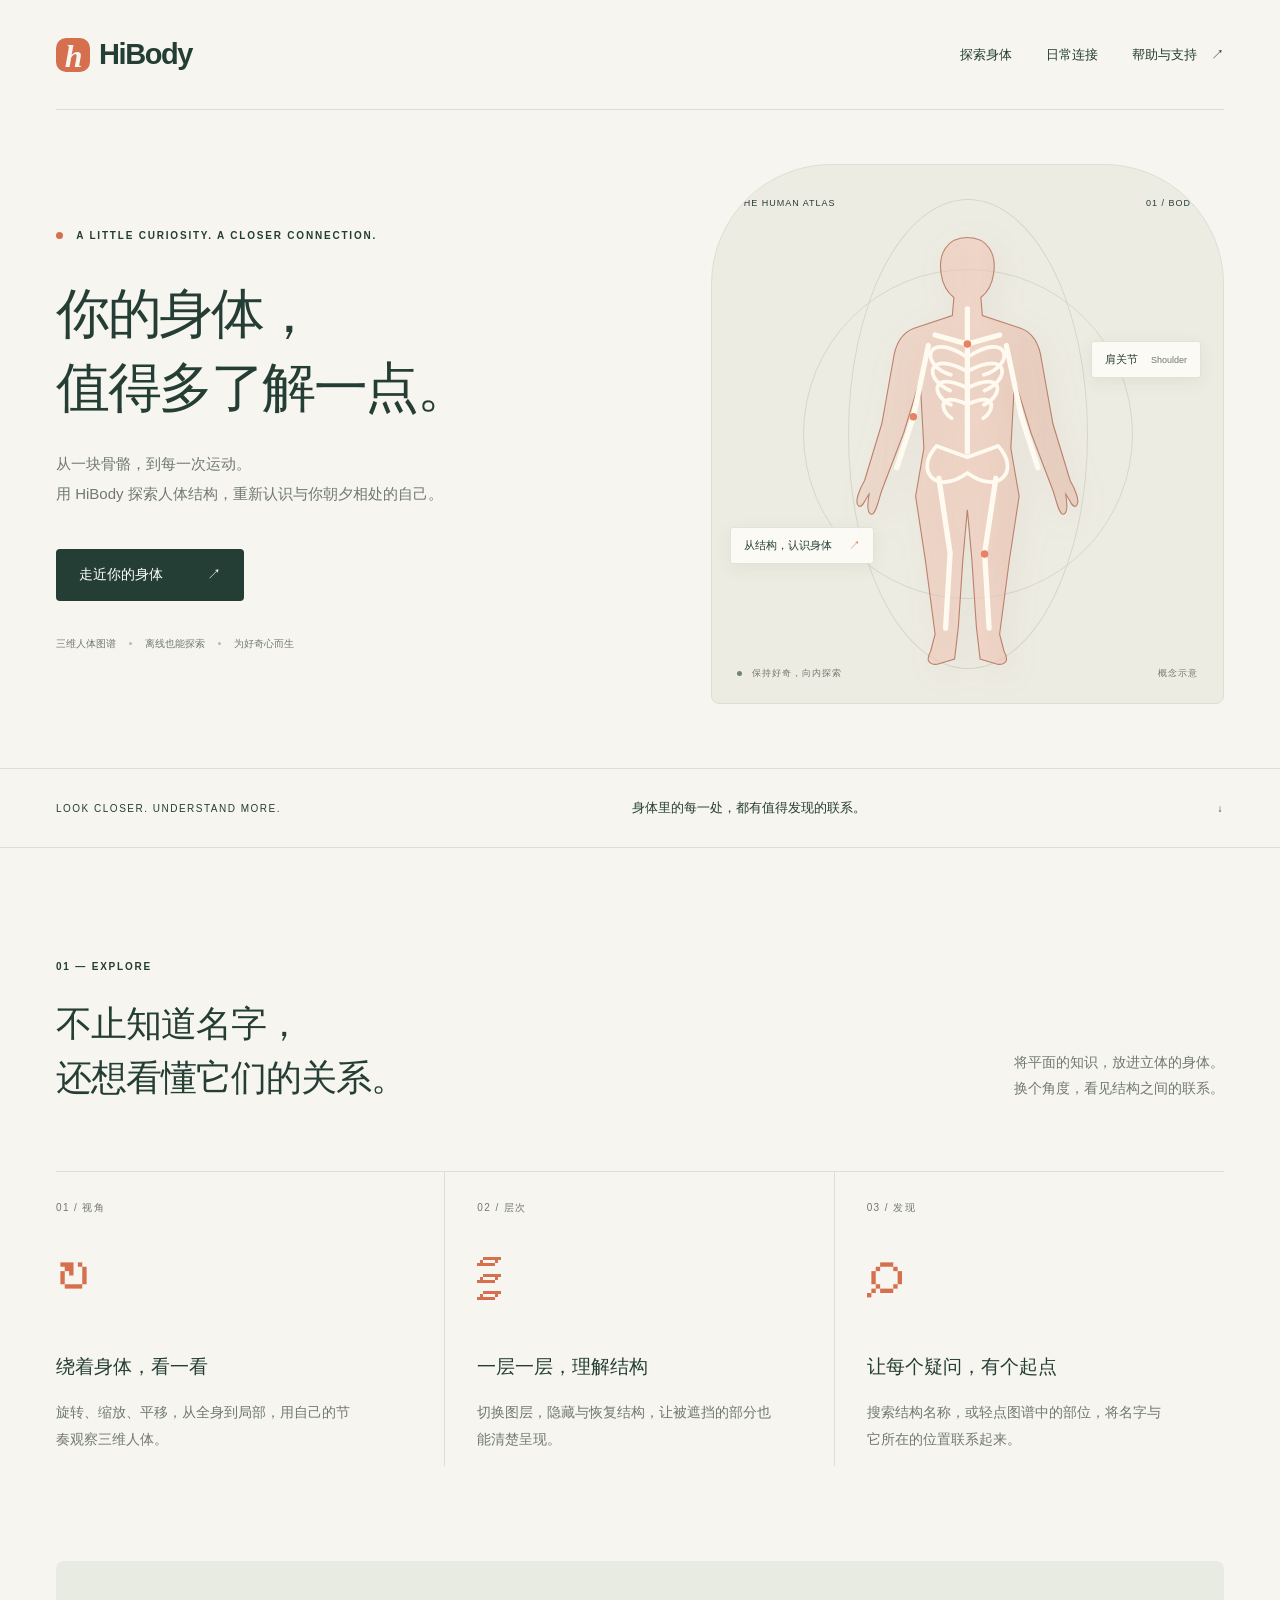
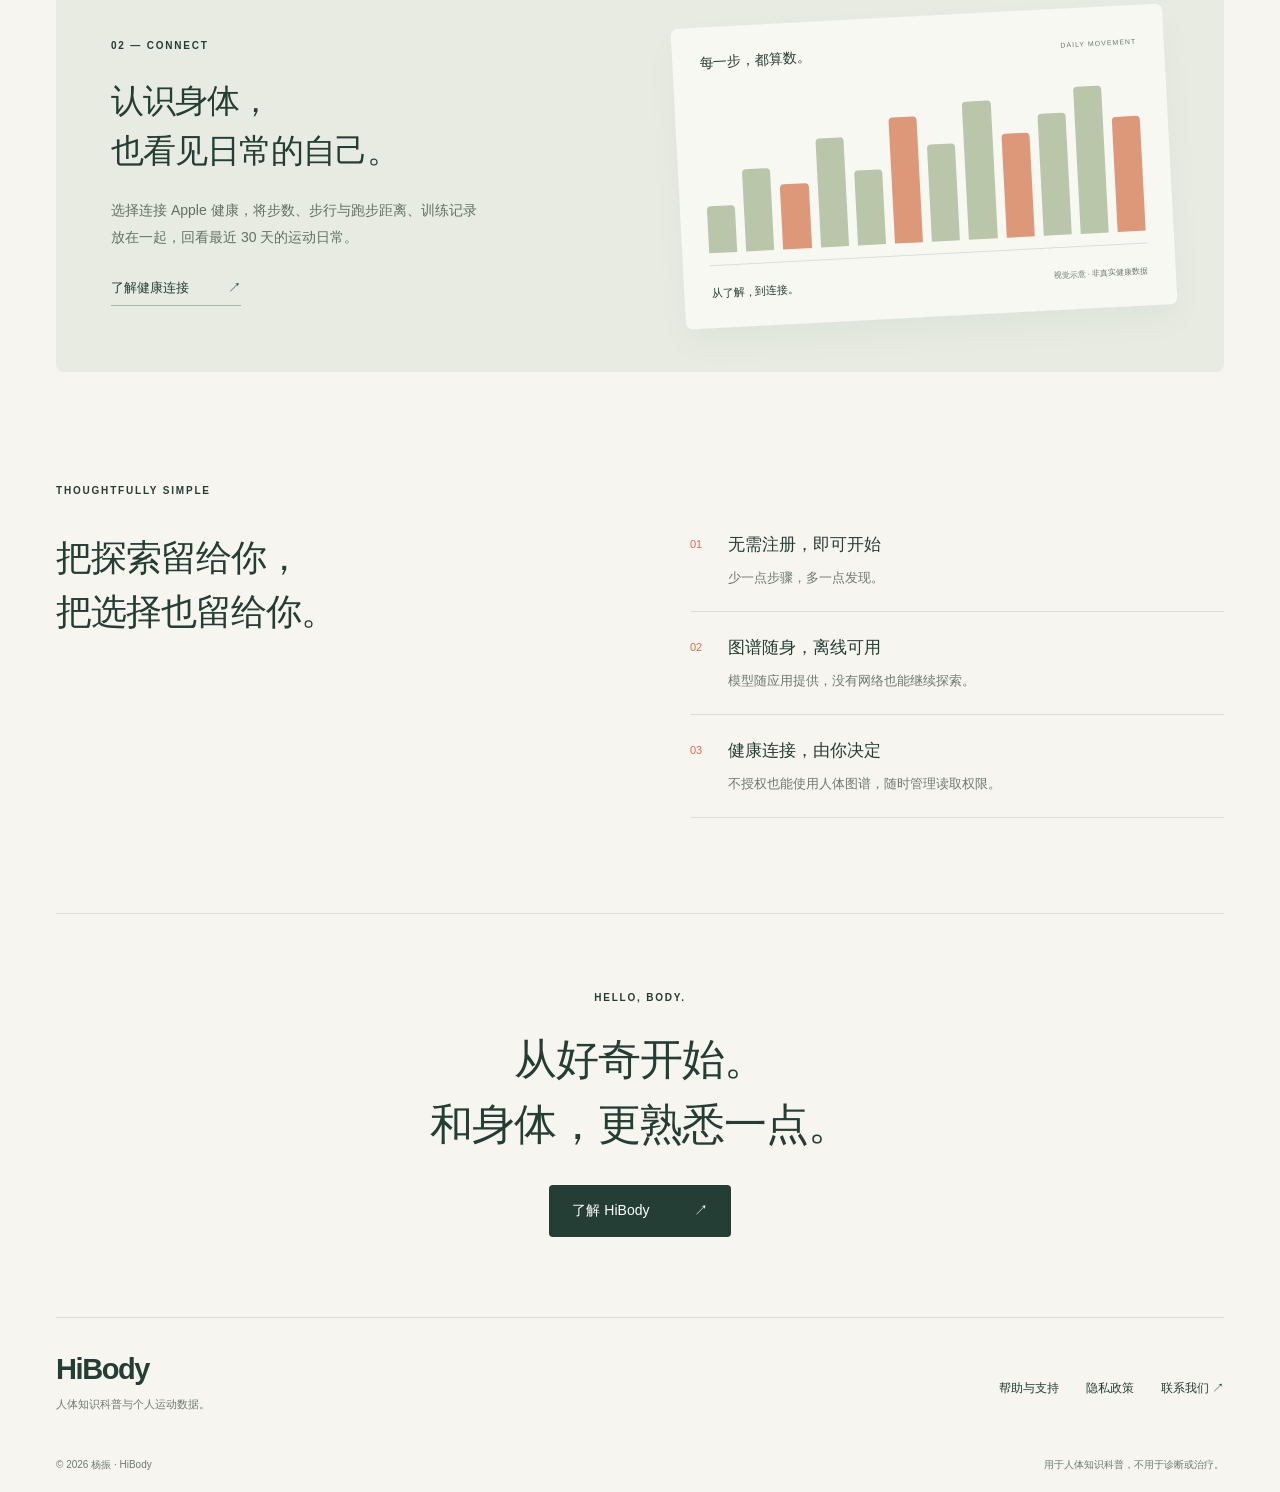
==== index.html @ a1c3797e "Add HiBody static website" ====
<!doctype html>
<html lang="zh-CN">
<head>
<meta charset="utf-8"><meta name="viewport" content="width=device-width, initial-scale=1">
<title>HiBody · 从了解身体开始</title>
<meta name="description" content="HiBody，将人体图谱与个人运动数据放在一起。探索人体结构，让对身体的好奇成为日常。">
<meta name="theme-color" content="#f6f5ef"><link rel="icon" href="data:image/svg+xml,%3Csvg%20xmlns%3D%22http%3A%2F%2Fwww.w3.org%2F2000%2Fsvg%22%20viewBox%3D%220%200%2064%2064%22%3E%3Crect%20width%3D%2264%22%20height%3D%2264%22%20rx%3D%2218%22%20fill%3D%22%23eb825f%22%2F%3E%3Cpath%20d%3D%22M21%2013v38m0-20c17-13%2023-1%2023%206v14%22%20stroke%3D%22%23fffaf0%22%20stroke-width%3D%227%22%20fill%3D%22none%22%20stroke-linecap%3D%22round%22%2F%3E%3C%2Fsvg%3E%0A" type="image/svg+xml"><link rel="stylesheet" href="style.css">
</head>
<body>
<a class="skip" href="#main">跳到正文</a>
<header class="header wrap"><a class="brand" href="./" aria-label="HiBody 首页"><span class="brand-icon">h</span>HiBody</a><nav aria-label="主导航"><a href="#explore">探索身体</a><a href="#everyday">日常连接</a><a href="support.html">帮助与支持 <span>↗</span></a></nav></header>
<main id="main">
<section class="hero wrap">
<div class="hero-copy"><p class="eyebrow"><span></span> A LITTLE CURIOSITY. A CLOSER CONNECTION.</p><h1>你的身体，<br>值得<span class="serif">多了解一点。</span></h1><p class="lead">从一块骨骼，到每一次运动。<br>用 HiBody 探索人体结构，重新认识与你朝夕相处的自己。</p><a class="button" href="#explore">走近你的身体 <span>↗</span></a><div class="hero-notes"><span>三维人体图谱</span><i></i><span>离线也能探索</span><i></i><span>为好奇心而生</span></div></div>
<div class="atlas" aria-label="人体结构概念插画"><div class="atlas-top"><span>THE HUMAN ATLAS</span><span>01 / BODY</span></div><div class="orbit orbit-one"></div><div class="orbit orbit-two"></div><svg class="body-art" viewBox="0 0 360 600" role="img" aria-label="人体轮廓与骨骼的风格化示意，非医学模型"><defs><linearGradient id="body" x1="0" x2="1"><stop stop-color="#e9b09a" stop-opacity=".3"/><stop offset=".55" stop-color="#f1cbbb" stop-opacity=".65"/><stop offset="1" stop-color="#dca088" stop-opacity=".35"/></linearGradient></defs><path d="M180 30c-28 0-39 23-35 48 2 15 8 25 17 32l-2 24-51 17c-17 6-25 20-28 43L66 278 43 354c-7 12-14 29-8 34 6 3 9-10 14-16-3 17-2 26 3 27 6 1 10-21 14-32l29-76 22-72 5 92-11 64 13 85 13 99-6 23c-7 12-2 18 9 17l23-7 5-43 6-90 6-66 6 66 6 90 5 43 23 7c11 1 16-5 9-17l-6-23 13-99 13-85-11-64 5-92 22 72 29 76c4 11 8 33 14 32 5-1 6-10 3-27 5 6 8 19 14 16 6-5-1-22-8-34l-23-76-15-84c-3-23-11-37-28-43l-51-17-2-24c9-7 15-17 17-32 4-25-7-48-35-48Z" fill="url(#body)" stroke="#bc816c" stroke-width="1.5"/>
<g fill="none" stroke="#fffaf0" stroke-width="7" stroke-linecap="round" stroke-linejoin="round"><path d="M180 125v191M137 160l43 12 43-12M128 174l-20 95-22 68M232 174l20 95 22 68M142 351l15 100-6 100M218 351l-15 100 6 100"/><path d="M179 189c-55-36-64 11-21 24m23-24c55-36 64 11 21 24M179 208c-55-29-57 12-22 26m24-26c55-29 57 12 22 26M179 230c-49-23-47 11-21 23m23-23c49-23 47 11 21 23M179 252c-40-18-35 10-20 19m22-19c40-18 35 10 20 19M139 308c-30 32-2 67 41 36 43 31 71-4 41-36l-41 15Z" stroke-width="5"/></g><g fill="#e88264"><circle cx="180" cy="172" r="5"/><circle cx="108" cy="269" r="5"/><circle cx="203" cy="452" r="5"/></g></svg><span class="anatomy-label label-one">肩关节 <i>Shoulder</i></span><span class="anatomy-label label-two">从结构，认识身体 <span>↗</span></span><div class="atlas-bottom"><span><b></b> 保持好奇，向内探索</span><span>概念示意</span></div></div>
</section>
<div class="intro-strip"><div class="wrap"><span>LOOK CLOSER. UNDERSTAND MORE.</span><p>身体里的每一处，都有值得发现的联系。</p><span>↓</span></div></div>
<section class="explore wrap section" id="explore"><div class="section-heading"><div><p class="eyebrow">01 — EXPLORE</p><h2>不止知道名字，<br>还想看懂它们的关系。</h2></div><p>将平面的知识，放进立体的身体。<br>换个角度，看见结构之间的联系。</p></div><div class="features"><article class="feature"><span class="feature-number">01 / 视角</span><div class="feature-glyph">↻</div><h3>绕着身体，看一看</h3><p>旋转、缩放、平移，从全身到局部，用自己的节奏观察三维人体。</p></article><article class="feature"><span class="feature-number">02 / 层次</span><div class="feature-glyph layers">▱<br>▱<br>▱</div><h3>一层一层，理解结构</h3><p>切换图层，隐藏与恢复结构，让被遮挡的部分也能清楚呈现。</p></article><article class="feature"><span class="feature-number">03 / 发现</span><div class="feature-glyph">⌕</div><h3>让每个疑问，有个起点</h3><p>搜索结构名称，或轻点图谱中的部位，将名字与它所在的位置联系起来。</p></article></div></section>
<section class="everyday wrap" id="everyday"><div><p class="eyebrow">02 — CONNECT</p><h2>认识身体，<br>也看见日常的自己。</h2><p>选择连接 Apple 健康，将步数、步行与跑步距离、训练记录放在一起，回看最近 30 天的运动日常。</p><a class="text-link" href="support.html">了解健康连接 <span>↗</span></a></div><div class="activity"><div class="activity-head"><span>每一步，都算数。</span><span>DAILY MOVEMENT</span></div><div class="bars" aria-hidden="true"><i style="--h:32%"></i><i style="--h:56%"></i><i style="--h:44%"></i><i style="--h:74%"></i><i style="--h:51%"></i><i style="--h:86%"></i><i style="--h:66%"></i><i style="--h:94%"></i><i style="--h:71%"></i><i style="--h:83%"></i><i style="--h:100%"></i><i style="--h:78%"></i></div><div class="activity-foot"><span>从了解，到连接。</span><small>视觉示意 · 非真实健康数据</small></div></div></section>
<section class="principles wrap section"><p class="eyebrow">THOUGHTFULLY SIMPLE</p><div><h2>把探索留给你，<br>把选择也留给你。</h2><ul><li><span>01</span><div><h3>无需注册，即可开始</h3><p>少一点步骤，多一点发现。</p></div></li><li><span>02</span><div><h3>图谱随身，离线可用</h3><p>模型随应用提供，没有网络也能继续探索。</p></div></li><li><span>03</span><div><h3>健康连接，由你决定</h3><p>不授权也能使用人体图谱，随时管理读取权限。</p></div></li></ul></div></section>
<section class="closing wrap"><p class="eyebrow">HELLO, BODY.</p><h2>从好奇开始。<br>和身体，更熟悉一点。</h2><a class="button" href="support.html">了解 HiBody <span>↗</span></a></section>
</main><footer class="wrap"><div><a class="brand" href="./">HiBody</a><p>人体知识科普与个人运动数据。</p></div><div class="footer-links"><a href="support.html">帮助与支持</a><a href="privacy.html">隐私政策</a><a href="mailto:yzsolo125@gmail.com">联系我们 ↗</a></div><div class="footer-bottom"><span>© 2026 杨振 · HiBody</span><span>用于人体知识科普，不用于诊断或治疗。</span></div></footer>
</body></html>
---- style.css ----
:root{--bg:#f6f5ef;--ink:#243d35;--muted:#707971;--line:#dcdfd5;--accent:#d56f4e}*{box-sizing:border-box}html{scroll-behavior:smooth;scroll-padding-top:30px}body{margin:0;background:var(--bg);color:var(--ink);font-family:-apple-system,BlinkMacSystemFont,"Segoe UI","PingFang SC","Microsoft YaHei",sans-serif;-webkit-font-smoothing:antialiased}a{color:inherit;text-decoration:none}a:focus-visible{outline:2px solid var(--accent);outline-offset:6px}a:hover{color:var(--accent)}.wrap{max-width:1280px;width:calc(100% - 112px);margin:auto}.header{height:110px;display:flex;align-items:center;justify-content:space-between;border-bottom:1px solid var(--line)}.brand{font-size:29px;font-weight:750;letter-spacing:-1.4px;display:inline-flex;align-items:center;gap:9px}.brand-icon{display:inline-grid;place-items:center;background:var(--accent);color:var(--bg);width:34px;height:34px;border-radius:10px;font-style:italic;font-family:Georgia;font-size:32px}.brand-dot{font-size:11px;align-self:flex-start;margin-top:4px;letter-spacing:0}.header nav{display:flex;gap:34px;font-size:13px}.header nav span{margin-left:10px}.hero{display:grid;grid-template-columns:1.2fr 1fr;gap:40px;align-items:center;padding-top:54px;padding-bottom:64px}.eyebrow{font-size:10px;letter-spacing:1.8px;font-weight:600;line-height:1.7}.eyebrow>span{display:inline-block;width:7px;height:7px;background:var(--accent);border-radius:50%;margin-right:9px}h1{font-size:clamp(36px,4.25vw,64px);font-weight:550;letter-spacing:-2.5px;line-height:1.35;margin:33px 0 24px}.serif{font-family:"Songti SC",STSong,serif;font-weight:400}.lead{font-size:15px;line-height:2;color:var(--muted)}.button{background:var(--ink);color:white;display:inline-flex;gap:44px;align-items:center;padding:17px 23px;border-radius:4px;font-size:14px;margin-top:25px}.button:hover{background:#375b4e;color:white}.hero-notes{display:flex;align-items:center;gap:13px;font-size:10px;color:var(--muted);margin-top:36px}.hero-notes i{height:3px;width:3px;border-radius:50%;background:#b6bcb3}.atlas{height:540px;border:1px solid #e0ded3;border-radius:120px 120px 8px 8px;background:#edece2;position:relative;overflow:hidden;background-image:radial-gradient(#b9bcad 0.65px,transparent .65px);background-size:16px 16px}.atlas-top,.atlas-bottom{position:absolute;left:25px;right:25px;display:flex;justify-content:space-between;font-size:9px;letter-spacing:1px;z-index:2}.atlas-top{top:33px}.atlas-bottom{bottom:23px;color:#707971}.atlas-bottom b{display:inline-block;width:5px;height:5px;border-radius:50%;background:#738476;margin-right:6px}.body-art{height:450px;width:100%;position:absolute;top:50px;filter:drop-shadow(6px 8px 15px #9f75681a)}.orbit{position:absolute;left:50%;top:50%;width:330px;height:330px;border:1px solid #d6d6c9;border-radius:50%;transform:translate(-50%,-50%)}.orbit-two{width:240px;height:470px}.anatomy-label{position:absolute;background:#fdfcf7e8;padding:10px 13px;font-size:11px;box-shadow:0 4px 18px #283c3510;border:1px solid #e3e2d8;border-radius:3px}.label-one{top:176px;right:22px}.label-one i{font-size:9px;color:var(--muted);margin-left:10px;font-style:normal}.label-two{bottom:139px;left:18px}.label-two span{margin-left:14px;color:var(--accent)}.intro-strip{border-top:1px solid var(--line);border-bottom:1px solid var(--line)}.intro-strip>div{display:flex;align-items:center;justify-content:space-between;padding:17px 0}.intro-strip span{font-size:10px;letter-spacing:1.5px}.intro-strip p{font-size:13px}.section{padding-top:100px;padding-bottom:95px}h2{font-size:36px;line-height:1.5;font-weight:500;letter-spacing:-1px;margin:22px 0}h3{font-size:19px;font-weight:550}.section-heading{display:flex;align-items:flex-end;justify-content:space-between;margin-bottom:44px}.section-heading>p{font-size:14px;line-height:1.9;color:var(--muted);margin-bottom:25px}.features{display:grid;grid-template-columns:repeat(3,1fr);border-top:1px solid var(--line)}.feature{padding:25px 32px 0;border-right:1px solid var(--line)}.feature:first-child{padding-left:0}.feature:last-child{border:0}.feature-number{font-size:10px;color:var(--muted);letter-spacing:1.4px}.feature-glyph{font-size:70px;line-height:1;height:120px;padding-top:20px;font-family:Georgia;color:var(--accent)}.feature-glyph.layers{font-size:48px;line-height:.35;padding-top:39px}.feature p{font-size:14px;color:var(--muted);line-height:1.9;max-width:295px}.everyday{background:#e7ebe1;border-radius:8px;padding:55px;display:grid;grid-template-columns:1fr 1fr;gap:75px;align-items:center}.everyday h2{font-size:33px}.everyday p:not(.eyebrow){font-size:14px;color:#647064;line-height:1.9;max-width:370px}.text-link{display:inline-block;font-size:13px;border-bottom:1px solid #a9b4a6;padding:15px 0 8px}.text-link span{margin-left:35px}.activity{background:#f7f8f1;padding:27px;border-radius:7px;transform:rotate(-3deg);box-shadow:0 15px 35px #243d3509}.activity-head,.activity-foot{display:flex;justify-content:space-between;align-items:center;gap:15px}.activity-head{font-size:14px}.activity-head span:last-child{font-size:7px;letter-spacing:1px;color:var(--muted)}.bars{height:160px;display:flex;align-items:flex-end;gap:9px;margin:34px 0 20px;border-bottom:1px solid var(--line);padding-bottom:12px}.bars i{height:var(--h);flex:1;background:#b9c6aa;border-radius:4px 4px 0 0}.bars i:nth-child(3n){background:#dd9879}.activity-foot{font-size:11px}.activity-foot small{font-size:8px;color:var(--muted)}.principles>div{display:grid;grid-template-columns:1fr 1fr;gap:100px}.principles ul{list-style:none;padding:0;margin:0}.principles li{display:flex;gap:26px;border-bottom:1px solid var(--line);padding:24px 0}.principles li>span{color:var(--accent);font-size:11px;padding-top:5px}.principles h3{margin:0;font-size:17px}.principles li p{font-size:13px;color:var(--muted);margin-bottom:0}.closing{text-align:center;border-top:1px solid var(--line);padding:65px 0 80px}.closing h2{font-family:"Songti SC",STSong,serif;font-size:43px}.closing .button{margin-top:6px}footer{border-top:1px solid var(--line);padding:35px 0 20px;display:flex;flex-wrap:wrap;justify-content:space-between;align-items:center}footer p{font-size:11px;color:var(--muted)}.footer-links{display:flex;gap:27px;font-size:12px}.footer-bottom{width:100%;margin-top:35px;display:flex;justify-content:space-between;font-size:10px;color:var(--muted)}.skip{position:absolute;left:10px;top:-60px;padding:12px;background:white;z-index:10}.skip:focus{top:10px}@media(min-width:1500px){.hero{gap:95px}}@media(max-width:900px){.wrap{width:calc(100% - 48px)}.hero{gap:20px}.hero h1{font-size:39px}.atlas{height:480px}.body-art{height:395px}.hero-notes{flex-wrap:wrap;gap:8px}.everyday{padding:35px;gap:35px}.section-heading>p{max-width:230px}.principles>div{gap:40px}}@media(max-width:640px){.wrap{width:calc(100% - 40px)}.header{height:82px}.brand{font-size:25px}.header nav{gap:18px;font-size:11px}.header nav a:nth-child(2){display:none}.hero{grid-template-columns:1fr;padding-top:38px;padding-bottom:35px;gap:35px}.eyebrow{font-size:8px;letter-spacing:1.3px}.hero h1{font-size:42px;letter-spacing:-2px;margin-top:24px}.lead{font-size:14px}.hero-notes{font-size:10px;margin-top:25px}.atlas{height:440px;border-radius:90px 90px 6px 6px}.body-art{height:366px;top:43px}.label-one{top:142px}.label-two{bottom:110px}.intro-strip>div{gap:15px}.intro-strip span:first-child{display:none}.intro-strip p{font-size:11px}.section{padding-top:55px;padding-bottom:55px}h2{font-size:29px}.section-heading{display:block;margin-bottom:30px}.section-heading>p{max-width:none}.features{grid-template-columns:1fr}.feature,.feature:first-child{border-right:0;border-bottom:1px solid var(--line);padding:24px 0;position:relative}.feature-glyph{position:absolute;right:8px;top:38px;font-size:50px}.feature-glyph.layers{font-size:39px}.feature h3{margin-top:22px}.feature p{padding-right:45px;max-width:none}.everyday{padding:30px 23px;grid-template-columns:1fr;gap:28px}.everyday h2{font-size:28px}.activity{padding:20px}.bars{gap:7px;height:130px}.principles>div{grid-template-columns:1fr;gap:0}.principles h2{margin-bottom:16px}.closing{padding:45px 0 55px}.closing h2{font-size:33px}.footer-links{gap:18px;margin-top:20px}.footer-bottom{gap:15px;flex-direction:column;margin-top:26px}}@media(prefers-reduced-motion:reduce){html{scroll-behavior:auto}}
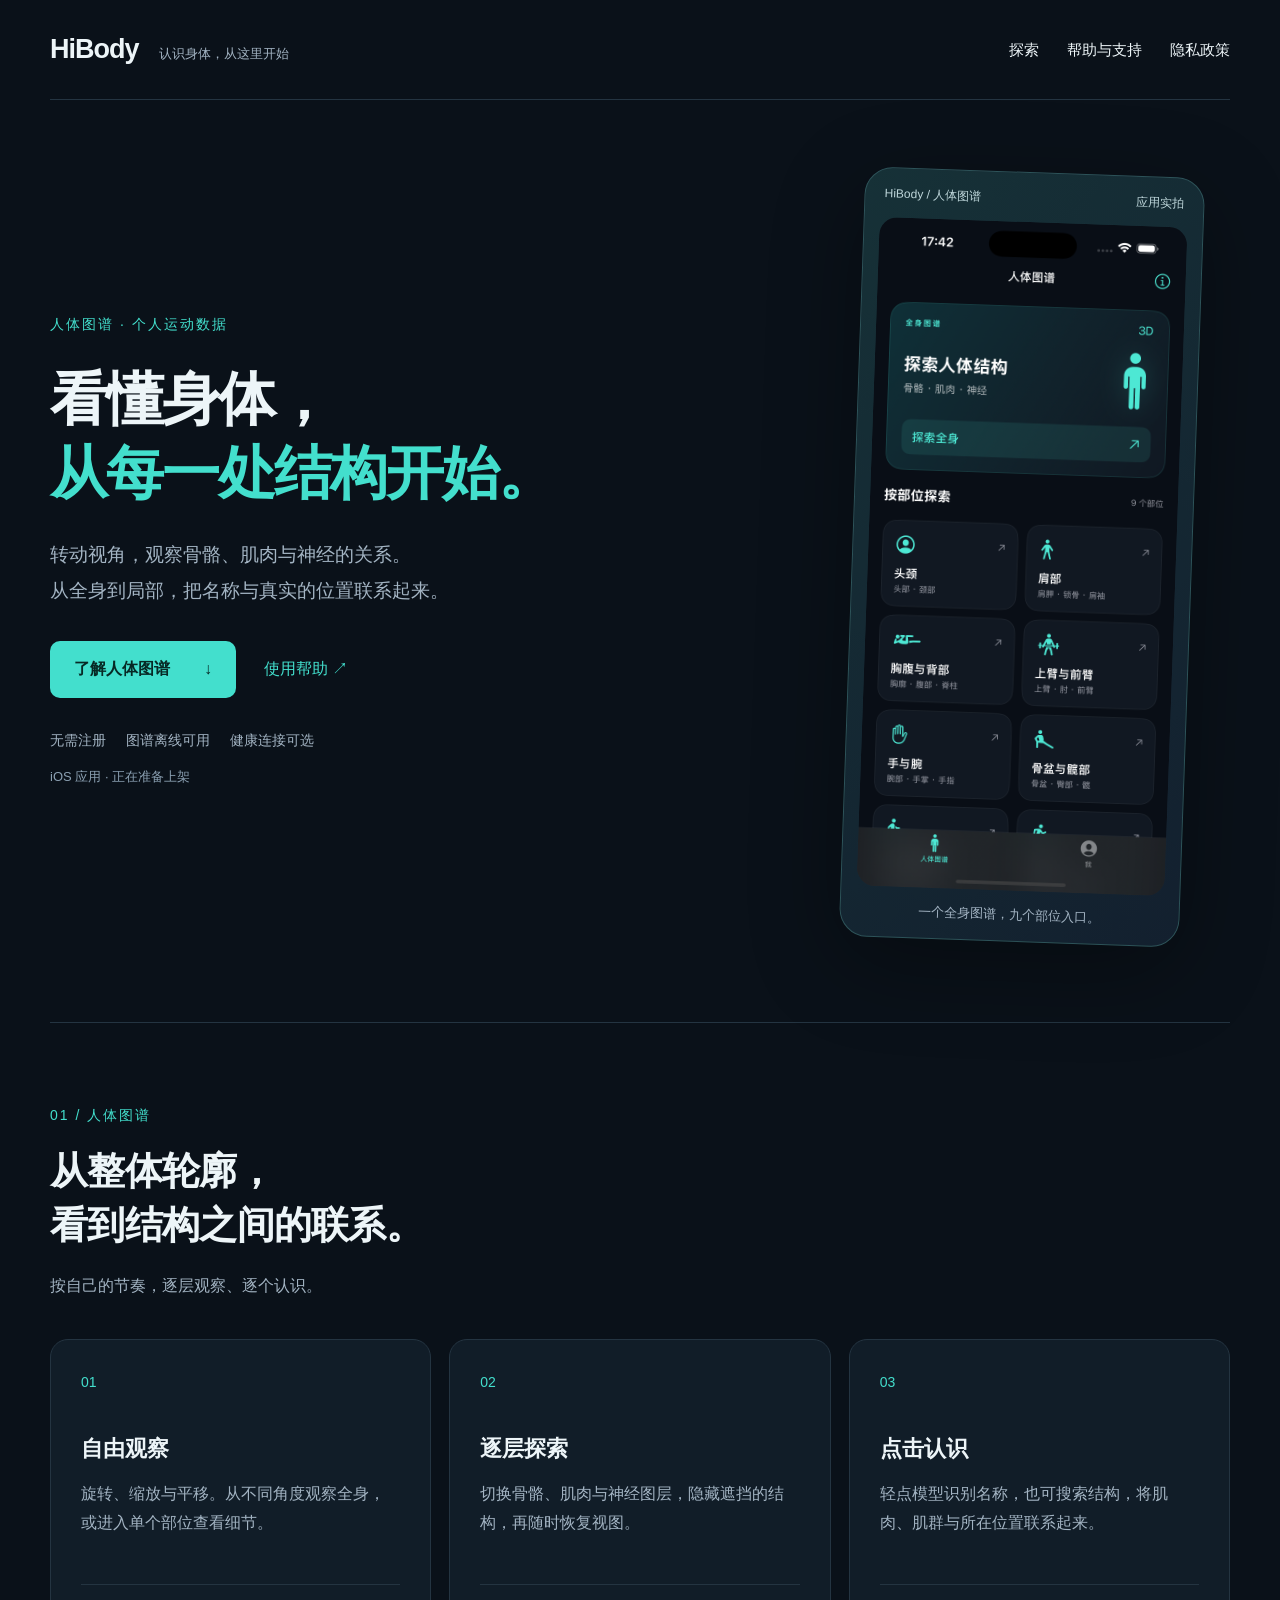
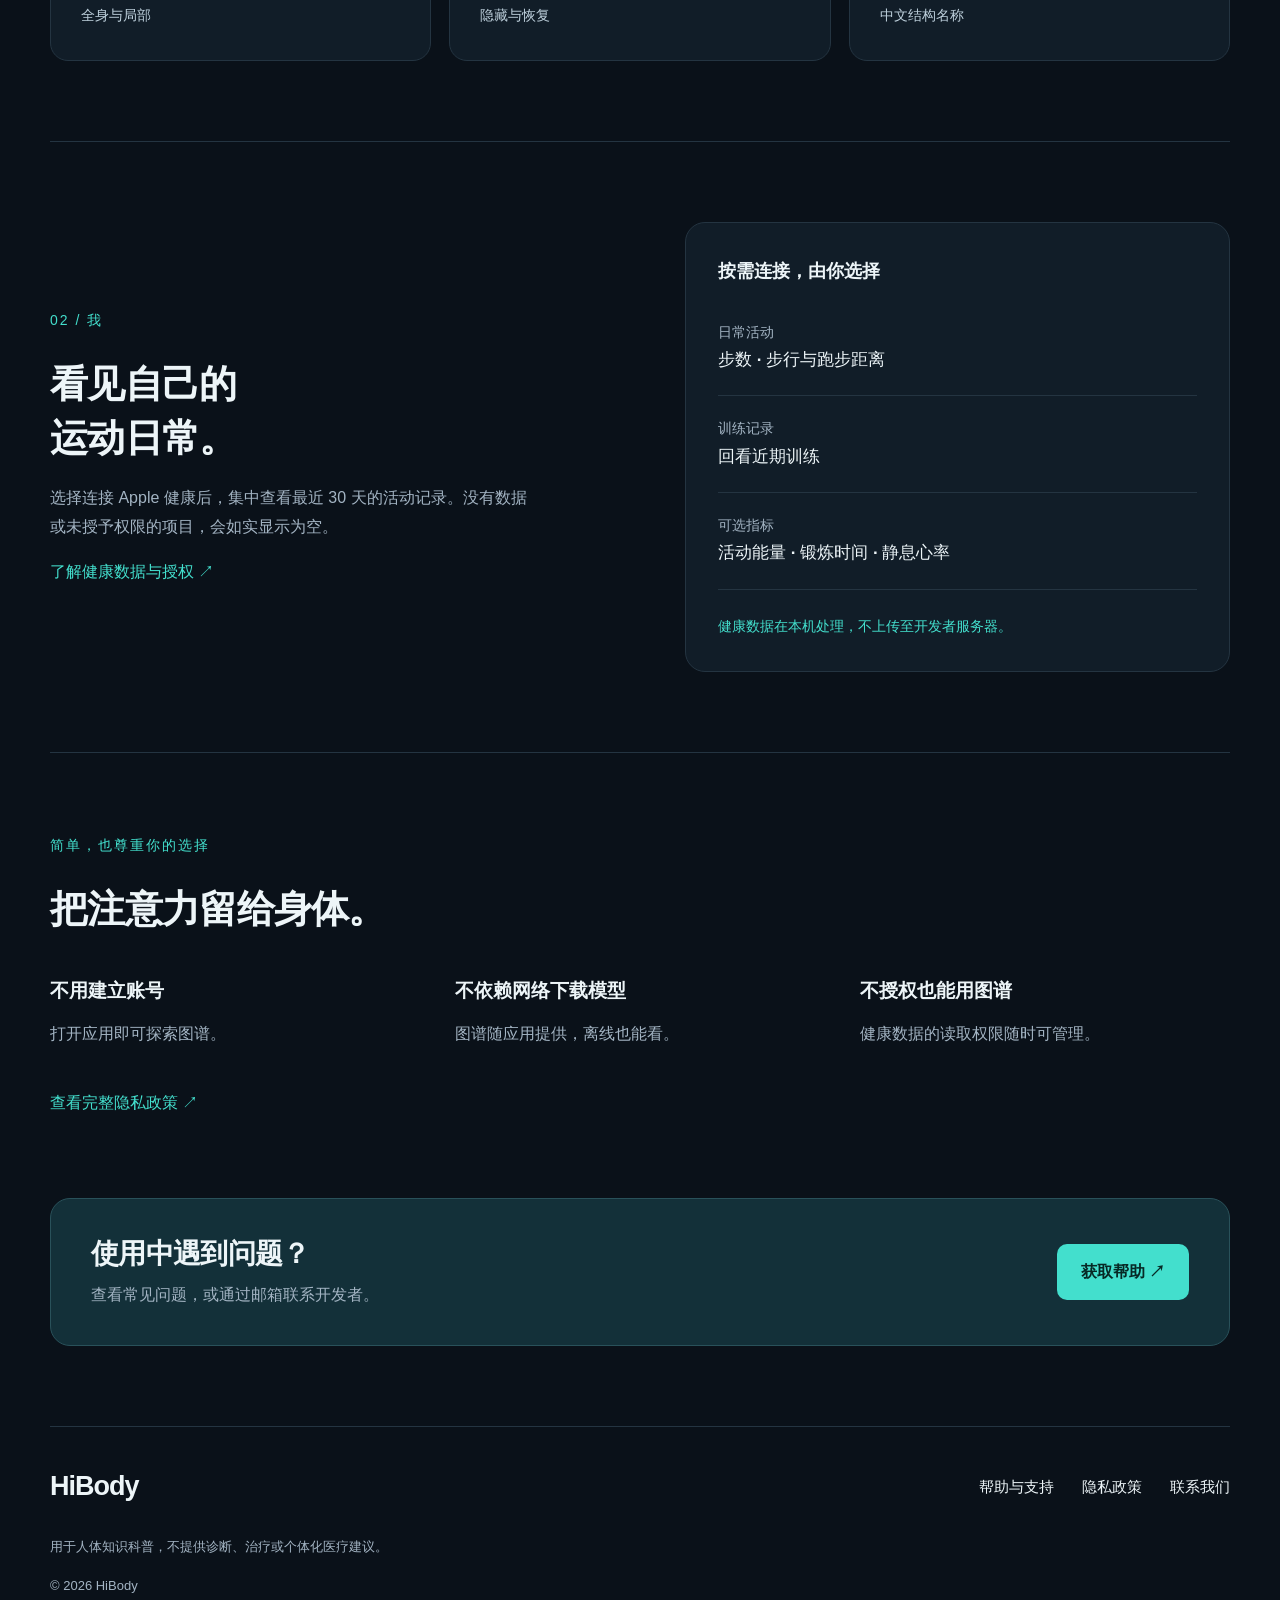
==== commit acd6e27e: "Refresh HiBody website and remove personal name from pages" ====
--- a/index.html
+++ b/index.html
@@ -1,24 +1,5 @@
-<!doctype html>
-<html lang="zh-CN">
-<head>
-<meta charset="utf-8"><meta name="viewport" content="width=device-width, initial-scale=1">
-<title>HiBody · 从了解身体开始</title>
-<meta name="description" content="HiBody，将人体图谱与个人运动数据放在一起。探索人体结构，让对身体的好奇成为日常。">
-<meta name="theme-color" content="#f6f5ef"><link rel="icon" href="data:image/svg+xml,%3Csvg%20xmlns%3D%22http%3A%2F%2Fwww.w3.org%2F2000%2Fsvg%22%20viewBox%3D%220%200%2064%2064%22%3E%3Crect%20width%3D%2264%22%20height%3D%2264%22%20rx%3D%2218%22%20fill%3D%22%23eb825f%22%2F%3E%3Cpath%20d%3D%22M21%2013v38m0-20c17-13%2023-1%2023%206v14%22%20stroke%3D%22%23fffaf0%22%20stroke-width%3D%227%22%20fill%3D%22none%22%20stroke-linecap%3D%22round%22%2F%3E%3C%2Fsvg%3E%0A" type="image/svg+xml"><link rel="stylesheet" href="style.css">
-</head>
-<body>
-<a class="skip" href="#main">跳到正文</a>
-<header class="header wrap"><a class="brand" href="./" aria-label="HiBody 首页"><span class="brand-icon">h</span>HiBody</a><nav aria-label="主导航"><a href="#explore">探索身体</a><a href="#everyday">日常连接</a><a href="support.html">帮助与支持 <span>↗</span></a></nav></header>
-<main id="main">
-<section class="hero wrap">
-<div class="hero-copy"><p class="eyebrow"><span></span> A LITTLE CURIOSITY. A CLOSER CONNECTION.</p><h1>你的身体，<br>值得<span class="serif">多了解一点。</span></h1><p class="lead">从一块骨骼，到每一次运动。<br>用 HiBody 探索人体结构，重新认识与你朝夕相处的自己。</p><a class="button" href="#explore">走近你的身体 <span>↗</span></a><div class="hero-notes"><span>三维人体图谱</span><i></i><span>离线也能探索</span><i></i><span>为好奇心而生</span></div></div>
-<div class="atlas" aria-label="人体结构概念插画"><div class="atlas-top"><span>THE HUMAN ATLAS</span><span>01 / BODY</span></div><div class="orbit orbit-one"></div><div class="orbit orbit-two"></div><svg class="body-art" viewBox="0 0 360 600" role="img" aria-label="人体轮廓与骨骼的风格化示意，非医学模型"><defs><linearGradient id="body" x1="0" x2="1"><stop stop-color="#e9b09a" stop-opacity=".3"/><stop offset=".55" stop-color="#f1cbbb" stop-opacity=".65"/><stop offset="1" stop-color="#dca088" stop-opacity=".35"/></linearGradient></defs><path d="M180 30c-28 0-39 23-35 48 2 15 8 25 17 32l-2 24-51 17c-17 6-25 20-28 43L66 278 43 354c-7 12-14 29-8 34 6 3 9-10 14-16-3 17-2 26 3 27 6 1 10-21 14-32l29-76 22-72 5 92-11 64 13 85 13 99-6 23c-7 12-2 18 9 17l23-7 5-43 6-90 6-66 6 66 6 90 5 43 23 7c11 1 16-5 9-17l-6-23 13-99 13-85-11-64 5-92 22 72 29 76c4 11 8 33 14 32 5-1 6-10 3-27 5 6 8 19 14 16 6-5-1-22-8-34l-23-76-15-84c-3-23-11-37-28-43l-51-17-2-24c9-7 15-17 17-32 4-25-7-48-35-48Z" fill="url(#body)" stroke="#bc816c" stroke-width="1.5"/>
-<g fill="none" stroke="#fffaf0" stroke-width="7" stroke-linecap="round" stroke-linejoin="round"><path d="M180 125v191M137 160l43 12 43-12M128 174l-20 95-22 68M232 174l20 95 22 68M142 351l15 100-6 100M218 351l-15 100 6 100"/><path d="M179 189c-55-36-64 11-21 24m23-24c55-36 64 11 21 24M179 208c-55-29-57 12-22 26m24-26c55-29 57 12 22 26M179 230c-49-23-47 11-21 23m23-23c49-23 47 11 21 23M179 252c-40-18-35 10-20 19m22-19c40-18 35 10 20 19M139 308c-30 32-2 67 41 36 43 31 71-4 41-36l-41 15Z" stroke-width="5"/></g><g fill="#e88264"><circle cx="180" cy="172" r="5"/><circle cx="108" cy="269" r="5"/><circle cx="203" cy="452" r="5"/></g></svg><span class="anatomy-label label-one">肩关节 <i>Shoulder</i></span><span class="anatomy-label label-two">从结构，认识身体 <span>↗</span></span><div class="atlas-bottom"><span><b></b> 保持好奇，向内探索</span><span>概念示意</span></div></div>
-</section>
-<div class="intro-strip"><div class="wrap"><span>LOOK CLOSER. UNDERSTAND MORE.</span><p>身体里的每一处，都有值得发现的联系。</p><span>↓</span></div></div>
-<section class="explore wrap section" id="explore"><div class="section-heading"><div><p class="eyebrow">01 — EXPLORE</p><h2>不止知道名字，<br>还想看懂它们的关系。</h2></div><p>将平面的知识，放进立体的身体。<br>换个角度，看见结构之间的联系。</p></div><div class="features"><article class="feature"><span class="feature-number">01 / 视角</span><div class="feature-glyph">↻</div><h3>绕着身体，看一看</h3><p>旋转、缩放、平移，从全身到局部，用自己的节奏观察三维人体。</p></article><article class="feature"><span class="feature-number">02 / 层次</span><div class="feature-glyph layers">▱<br>▱<br>▱</div><h3>一层一层，理解结构</h3><p>切换图层，隐藏与恢复结构，让被遮挡的部分也能清楚呈现。</p></article><article class="feature"><span class="feature-number">03 / 发现</span><div class="feature-glyph">⌕</div><h3>让每个疑问，有个起点</h3><p>搜索结构名称，或轻点图谱中的部位，将名字与它所在的位置联系起来。</p></article></div></section>
-<section class="everyday wrap" id="everyday"><div><p class="eyebrow">02 — CONNECT</p><h2>认识身体，<br>也看见日常的自己。</h2><p>选择连接 Apple 健康，将步数、步行与跑步距离、训练记录放在一起，回看最近 30 天的运动日常。</p><a class="text-link" href="support.html">了解健康连接 <span>↗</span></a></div><div class="activity"><div class="activity-head"><span>每一步，都算数。</span><span>DAILY MOVEMENT</span></div><div class="bars" aria-hidden="true"><i style="--h:32%"></i><i style="--h:56%"></i><i style="--h:44%"></i><i style="--h:74%"></i><i style="--h:51%"></i><i style="--h:86%"></i><i style="--h:66%"></i><i style="--h:94%"></i><i style="--h:71%"></i><i style="--h:83%"></i><i style="--h:100%"></i><i style="--h:78%"></i></div><div class="activity-foot"><span>从了解，到连接。</span><small>视觉示意 · 非真实健康数据</small></div></div></section>
-<section class="principles wrap section"><p class="eyebrow">THOUGHTFULLY SIMPLE</p><div><h2>把探索留给你，<br>把选择也留给你。</h2><ul><li><span>01</span><div><h3>无需注册，即可开始</h3><p>少一点步骤，多一点发现。</p></div></li><li><span>02</span><div><h3>图谱随身，离线可用</h3><p>模型随应用提供，没有网络也能继续探索。</p></div></li><li><span>03</span><div><h3>健康连接，由你决定</h3><p>不授权也能使用人体图谱，随时管理读取权限。</p></div></li></ul></div></section>
-<section class="closing wrap"><p class="eyebrow">HELLO, BODY.</p><h2>从好奇开始。<br>和身体，更熟悉一点。</h2><a class="button" href="support.html">了解 HiBody <span>↗</span></a></section>
-</main><footer class="wrap"><div><a class="brand" href="./">HiBody</a><p>人体知识科普与个人运动数据。</p></div><div class="footer-links"><a href="support.html">帮助与支持</a><a href="privacy.html">隐私政策</a><a href="mailto:yzsolo125@gmail.com">联系我们 ↗</a></div><div class="footer-bottom"><span>© 2026 杨振 · HiBody</span><span>用于人体知识科普，不用于诊断或治疗。</span></div></footer>
-</body></html>
+<!doctype html><html lang="zh-CN"><head><meta charset="utf-8"><meta name="viewport" content="width=device-width,initial-scale=1"><title>HiBody — 人体图谱与个人运动数据</title><meta name="description" content="HiBody 提供可旋转、缩放和逐层探索的离线人体图谱，以及在本机展示的 Apple 健康运动数据。查看使用帮助与隐私政策。"><meta name="theme-color" content="#0a1119"><link rel="canonical" href="https://hibody.ch416.cn/"><link rel="icon" href="assets/icon.svg"><link rel="stylesheet" href="style.css"></head><body><a class="skip" href="#main">跳到正文</a><header class="header wrap"><a class="brand" href="index.html">HiBody<span>认识身体，从这里开始</span></a><nav aria-label="主导航"><a href="index.html">探索</a><a href="support.html">帮助与支持</a><a href="privacy.html">隐私政策</a></nav></header><main id="main"><section class="hero wrap"><div class="hero-copy"><p class="eyebrow">人体图谱 · 个人运动数据</p><h1>看懂身体，<br><em>从每一处结构开始。</em></h1><p class="lead">转动视角，观察骨骼、肌肉与神经的关系。<br>从全身到局部，把名称与真实的位置联系起来。</p><div class="actions"><a class="button" href="#explore">了解人体图谱 <span aria-hidden="true">↓</span></a><a class="text-link" href="support.html">使用帮助 ↗</a></div><ul class="hero-notes"><li>无需注册</li><li>图谱离线可用</li><li>健康连接可选</li></ul><p class="availability">iOS 应用 · 正在准备上架</p></div><figure class="app-preview"><div class="preview-label"><span>HiBody / 人体图谱</span><span>应用实拍</span></div><img src="assets/app-atlas.png" width="1320" height="2868" alt="HiBody 人体图谱首页，含全身图谱及头颈、肩部、胸腹与背部等独立部位入口" fetchpriority="high"><figcaption>一个全身图谱，九个部位入口。</figcaption></figure></section>
+<section class="section wrap" id="explore"><div class="section-heading"><p class="eyebrow">01 / 人体图谱</p><h2>从整体轮廓，<br>看到结构之间的联系。</h2><p>按自己的节奏，逐层观察、逐个认识。</p></div><div class="features"><article><span class="number">01</span><h3>自由观察</h3><p>旋转、缩放与平移。从不同角度观察全身，或进入单个部位查看细节。</p><span class="tag">全身与局部</span></article><article><span class="number">02</span><h3>逐层探索</h3><p>切换骨骼、肌肉与神经图层，隐藏遮挡的结构，再随时恢复视图。</p><span class="tag">隐藏与恢复</span></article><article><span class="number">03</span><h3>点击认识</h3><p>轻点模型识别名称，也可搜索结构，将肌肉、肌群与所在位置联系起来。</p><span class="tag">中文结构名称</span></article></div></section>
+<section class="health section wrap"><div><p class="eyebrow">02 / 我</p><h2>看见自己的<br>运动日常。</h2><p>选择连接 Apple 健康后，集中查看最近 30 天的活动记录。没有数据或未授予权限的项目，会如实显示为空。</p><a class="text-link" href="support.html#health">了解健康数据与授权 ↗</a></div><div class="metrics"><h3>按需连接，由你选择</h3><ul><li><span>日常活动</span><strong>步数 · 步行与跑步距离</strong></li><li><span>训练记录</span><strong>回看近期训练</strong></li><li><span>可选指标</span><strong>活动能量 · 锻炼时间 · 静息心率</strong></li></ul><p>健康数据在本机处理，不上传至开发者服务器。</p></div></section>
+<section class="trust section wrap"><p class="eyebrow">简单，也尊重你的选择</p><h2>把注意力留给身体。</h2><div class="trust-grid"><div><h3>不用建立账号</h3><p>打开应用即可探索图谱。</p></div><div><h3>不依赖网络下载模型</h3><p>图谱随应用提供，离线也能看。</p></div><div><h3>不授权也能用图谱</h3><p>健康数据的读取权限随时可管理。</p></div></div><a class="text-link" href="privacy.html">查看完整隐私政策 ↗</a></section>
+<section class="contact wrap"><div><h2>使用中遇到问题？</h2><p>查看常见问题，或通过邮箱联系开发者。</p></div><a class="button" href="support.html">获取帮助 ↗</a></section></main><footer class="wrap"><div class="footer-row"><a class="brand" href="index.html">HiBody</a><nav aria-label="页脚导航"><a href="support.html">帮助与支持</a><a href="privacy.html">隐私政策</a><a href="mailto:yzsolo125@gmail.com">联系我们</a></nav></div><p>用于人体知识科普，不提供诊断、治疗或个体化医疗建议。</p><small>© 2026 HiBody</small></footer></body></html>
--- a/style.css
+++ b/style.css
@@ -1 +1 @@
-:root{--bg:#f6f5ef;--ink:#243d35;--muted:#707971;--line:#dcdfd5;--accent:#d56f4e}*{box-sizing:border-box}html{scroll-behavior:smooth;scroll-padding-top:30px}body{margin:0;background:var(--bg);color:var(--ink);font-family:-apple-system,BlinkMacSystemFont,"Segoe UI","PingFang SC","Microsoft YaHei",sans-serif;-webkit-font-smoothing:antialiased}a{color:inherit;text-decoration:none}a:focus-visible{outline:2px solid var(--accent);outline-offset:6px}a:hover{color:var(--accent)}.wrap{max-width:1280px;width:calc(100% - 112px);margin:auto}.header{height:110px;display:flex;align-items:center;justify-content:space-between;border-bottom:1px solid var(--line)}.brand{font-size:29px;font-weight:750;letter-spacing:-1.4px;display:inline-flex;align-items:center;gap:9px}.brand-icon{display:inline-grid;place-items:center;background:var(--accent);color:var(--bg);width:34px;height:34px;border-radius:10px;font-style:italic;font-family:Georgia;font-size:32px}.brand-dot{font-size:11px;align-self:flex-start;margin-top:4px;letter-spacing:0}.header nav{display:flex;gap:34px;font-size:13px}.header nav span{margin-left:10px}.hero{display:grid;grid-template-columns:1.2fr 1fr;gap:40px;align-items:center;padding-top:54px;padding-bottom:64px}.eyebrow{font-size:10px;letter-spacing:1.8px;font-weight:600;line-height:1.7}.eyebrow>span{display:inline-block;width:7px;height:7px;background:var(--accent);border-radius:50%;margin-right:9px}h1{font-size:clamp(36px,4.25vw,64px);font-weight:550;letter-spacing:-2.5px;line-height:1.35;margin:33px 0 24px}.serif{font-family:"Songti SC",STSong,serif;font-weight:400}.lead{font-size:15px;line-height:2;color:var(--muted)}.button{background:var(--ink);color:white;display:inline-flex;gap:44px;align-items:center;padding:17px 23px;border-radius:4px;font-size:14px;margin-top:25px}.button:hover{background:#375b4e;color:white}.hero-notes{display:flex;align-items:center;gap:13px;font-size:10px;color:var(--muted);margin-top:36px}.hero-notes i{height:3px;width:3px;border-radius:50%;background:#b6bcb3}.atlas{height:540px;border:1px solid #e0ded3;border-radius:120px 120px 8px 8px;background:#edece2;position:relative;overflow:hidden;background-image:radial-gradient(#b9bcad 0.65px,transparent .65px);background-size:16px 16px}.atlas-top,.atlas-bottom{position:absolute;left:25px;right:25px;display:flex;justify-content:space-between;font-size:9px;letter-spacing:1px;z-index:2}.atlas-top{top:33px}.atlas-bottom{bottom:23px;color:#707971}.atlas-bottom b{display:inline-block;width:5px;height:5px;border-radius:50%;background:#738476;margin-right:6px}.body-art{height:450px;width:100%;position:absolute;top:50px;filter:drop-shadow(6px 8px 15px #9f75681a)}.orbit{position:absolute;left:50%;top:50%;width:330px;height:330px;border:1px solid #d6d6c9;border-radius:50%;transform:translate(-50%,-50%)}.orbit-two{width:240px;height:470px}.anatomy-label{position:absolute;background:#fdfcf7e8;padding:10px 13px;font-size:11px;box-shadow:0 4px 18px #283c3510;border:1px solid #e3e2d8;border-radius:3px}.label-one{top:176px;right:22px}.label-one i{font-size:9px;color:var(--muted);margin-left:10px;font-style:normal}.label-two{bottom:139px;left:18px}.label-two span{margin-left:14px;color:var(--accent)}.intro-strip{border-top:1px solid var(--line);border-bottom:1px solid var(--line)}.intro-strip>div{display:flex;align-items:center;justify-content:space-between;padding:17px 0}.intro-strip span{font-size:10px;letter-spacing:1.5px}.intro-strip p{font-size:13px}.section{padding-top:100px;padding-bottom:95px}h2{font-size:36px;line-height:1.5;font-weight:500;letter-spacing:-1px;margin:22px 0}h3{font-size:19px;font-weight:550}.section-heading{display:flex;align-items:flex-end;justify-content:space-between;margin-bottom:44px}.section-heading>p{font-size:14px;line-height:1.9;color:var(--muted);margin-bottom:25px}.features{display:grid;grid-template-columns:repeat(3,1fr);border-top:1px solid var(--line)}.feature{padding:25px 32px 0;border-right:1px solid var(--line)}.feature:first-child{padding-left:0}.feature:last-child{border:0}.feature-number{font-size:10px;color:var(--muted);letter-spacing:1.4px}.feature-glyph{font-size:70px;line-height:1;height:120px;padding-top:20px;font-family:Georgia;color:var(--accent)}.feature-glyph.layers{font-size:48px;line-height:.35;padding-top:39px}.feature p{font-size:14px;color:var(--muted);line-height:1.9;max-width:295px}.everyday{background:#e7ebe1;border-radius:8px;padding:55px;display:grid;grid-template-columns:1fr 1fr;gap:75px;align-items:center}.everyday h2{font-size:33px}.everyday p:not(.eyebrow){font-size:14px;color:#647064;line-height:1.9;max-width:370px}.text-link{display:inline-block;font-size:13px;border-bottom:1px solid #a9b4a6;padding:15px 0 8px}.text-link span{margin-left:35px}.activity{background:#f7f8f1;padding:27px;border-radius:7px;transform:rotate(-3deg);box-shadow:0 15px 35px #243d3509}.activity-head,.activity-foot{display:flex;justify-content:space-between;align-items:center;gap:15px}.activity-head{font-size:14px}.activity-head span:last-child{font-size:7px;letter-spacing:1px;color:var(--muted)}.bars{height:160px;display:flex;align-items:flex-end;gap:9px;margin:34px 0 20px;border-bottom:1px solid var(--line);padding-bottom:12px}.bars i{height:var(--h);flex:1;background:#b9c6aa;border-radius:4px 4px 0 0}.bars i:nth-child(3n){background:#dd9879}.activity-foot{font-size:11px}.activity-foot small{font-size:8px;color:var(--muted)}.principles>div{display:grid;grid-template-columns:1fr 1fr;gap:100px}.principles ul{list-style:none;padding:0;margin:0}.principles li{display:flex;gap:26px;border-bottom:1px solid var(--line);padding:24px 0}.principles li>span{color:var(--accent);font-size:11px;padding-top:5px}.principles h3{margin:0;font-size:17px}.principles li p{font-size:13px;color:var(--muted);margin-bottom:0}.closing{text-align:center;border-top:1px solid var(--line);padding:65px 0 80px}.closing h2{font-family:"Songti SC",STSong,serif;font-size:43px}.closing .button{margin-top:6px}footer{border-top:1px solid var(--line);padding:35px 0 20px;display:flex;flex-wrap:wrap;justify-content:space-between;align-items:center}footer p{font-size:11px;color:var(--muted)}.footer-links{display:flex;gap:27px;font-size:12px}.footer-bottom{width:100%;margin-top:35px;display:flex;justify-content:space-between;font-size:10px;color:var(--muted)}.skip{position:absolute;left:10px;top:-60px;padding:12px;background:white;z-index:10}.skip:focus{top:10px}@media(min-width:1500px){.hero{gap:95px}}@media(max-width:900px){.wrap{width:calc(100% - 48px)}.hero{gap:20px}.hero h1{font-size:39px}.atlas{height:480px}.body-art{height:395px}.hero-notes{flex-wrap:wrap;gap:8px}.everyday{padding:35px;gap:35px}.section-heading>p{max-width:230px}.principles>div{gap:40px}}@media(max-width:640px){.wrap{width:calc(100% - 40px)}.header{height:82px}.brand{font-size:25px}.header nav{gap:18px;font-size:11px}.header nav a:nth-child(2){display:none}.hero{grid-template-columns:1fr;padding-top:38px;padding-bottom:35px;gap:35px}.eyebrow{font-size:8px;letter-spacing:1.3px}.hero h1{font-size:42px;letter-spacing:-2px;margin-top:24px}.lead{font-size:14px}.hero-notes{font-size:10px;margin-top:25px}.atlas{height:440px;border-radius:90px 90px 6px 6px}.body-art{height:366px;top:43px}.label-one{top:142px}.label-two{bottom:110px}.intro-strip>div{gap:15px}.intro-strip span:first-child{display:none}.intro-strip p{font-size:11px}.section{padding-top:55px;padding-bottom:55px}h2{font-size:29px}.section-heading{display:block;margin-bottom:30px}.section-heading>p{max-width:none}.features{grid-template-columns:1fr}.feature,.feature:first-child{border-right:0;border-bottom:1px solid var(--line);padding:24px 0;position:relative}.feature-glyph{position:absolute;right:8px;top:38px;font-size:50px}.feature-glyph.layers{font-size:39px}.feature h3{margin-top:22px}.feature p{padding-right:45px;max-width:none}.everyday{padding:30px 23px;grid-template-columns:1fr;gap:28px}.everyday h2{font-size:28px}.activity{padding:20px}.bars{gap:7px;height:130px}.principles>div{grid-template-columns:1fr;gap:0}.principles h2{margin-bottom:16px}.closing{padding:45px 0 55px}.closing h2{font-size:33px}.footer-links{gap:18px;margin-top:20px}.footer-bottom{gap:15px;flex-direction:column;margin-top:26px}}@media(prefers-reduced-motion:reduce){html{scroll-behavior:auto}}
+:root{color-scheme:dark;--bg:#0a1119;--surface:#111d28;--text:#edf5f8;--muted:#a3b4c3;--accent:#43dfcd;--line:#243441}*{box-sizing:border-box}html{scroll-behavior:smooth;scroll-padding-top:28px}body{margin:0;background:var(--bg);color:var(--text);font:16px/1.8 -apple-system,BlinkMacSystemFont,"PingFang SC","Microsoft YaHei",sans-serif}a{color:inherit;text-decoration:none}a:focus-visible,summary:focus-visible{outline:2px solid var(--accent);outline-offset:6px}a:hover{color:var(--accent)}img{display:block;max-width:100%;height:auto}.wrap{width:min(1180px,calc(100% - 64px));margin:auto}.skip{position:absolute;left:20px;top:-100px;background:var(--accent);color:var(--bg);padding:10px;z-index:5}.skip:focus{top:10px}.header{display:flex;align-items:center;justify-content:space-between;gap:24px;min-height:100px;border-bottom:1px solid var(--line)}.brand{font-size:27px;font-weight:750;letter-spacing:-1px;white-space:nowrap}.brand span{font-size:13px;font-weight:400;letter-spacing:0;margin-left:20px;color:var(--muted)}nav{display:flex;gap:28px;font-size:15px}nav a[aria-current]{color:var(--accent)}.hero{display:grid;grid-template-columns:1.25fr .75fr;gap:70px;align-items:center;padding-top:72px;padding-bottom:80px}.eyebrow{font-size:14px;letter-spacing:2px;color:var(--accent);margin:0 0 24px}h1,h2,h3,p{margin-top:0}h1{font-size:clamp(38px,4.5vw,62px);line-height:1.3;letter-spacing:-2px;margin-bottom:26px}h1 em{font-style:normal;color:var(--accent)}.lead{color:var(--muted);font-size:19px;line-height:1.9;margin-bottom:32px}.actions{display:flex;align-items:center;gap:28px}.button{display:inline-flex;justify-content:space-between;align-items:center;gap:34px;background:var(--accent);color:#072925;border-radius:10px;padding:14px 24px;font-weight:650;min-height:50px}.button:hover{background:#89f0e1;color:#072925}.text-link{color:var(--accent);font-weight:550}.hero-notes{display:flex;flex-wrap:wrap;gap:10px 20px;padding:0;list-style:none;margin:30px 0 12px;color:var(--muted);font-size:14px}.availability{font-size:13px;color:#8ba0b2}.app-preview{margin:0;justify-self:center;width:min(100%,340px);padding:15px;background:linear-gradient(135deg,#163137,#13202f);border:1px solid #2d5359;border-radius:28px;box-shadow:0 24px 90px #0005;transform:rotate(2deg)}.preview-label{display:flex;justify-content:space-between;color:#bfd7db;font-size:12px;padding:0 4px 12px}.app-preview img{border-radius:18px}.app-preview figcaption{color:var(--muted);text-align:center;font-size:13px;margin:12px 0 0}.section{padding-top:80px;padding-bottom:80px;border-top:1px solid var(--line)}h2{font-size:clamp(28px,3vw,40px);line-height:1.4;letter-spacing:-.7px;margin-bottom:20px}h3{font-size:22px;margin-bottom:12px}p{color:var(--muted)}.section-heading{margin-bottom:38px}.section-heading .eyebrow{margin-bottom:16px}.features{display:grid;grid-template-columns:repeat(3,1fr);gap:18px}.features article{padding:30px;background:var(--surface);border:1px solid var(--line);border-radius:18px}.features p{min-height:88px}.number{display:block;font-size:14px;color:var(--accent);margin-bottom:34px}.tag{display:inline-block;border-top:1px solid var(--line);padding-top:18px;width:100%;font-size:14px;color:#bed0dc}.health{display:grid;grid-template-columns:1fr 1fr;gap:90px;align-items:center}.health>div>p{max-width:480px}.metrics{background:var(--surface);padding:32px;border-radius:20px;border:1px solid var(--line)}.metrics h3{font-size:18px}.metrics ul{padding:0;list-style:none;margin:0 0 24px}.metrics li{padding:20px 0;border-bottom:1px solid var(--line)}.metrics span{display:block;font-size:14px;color:var(--muted)}.metrics strong{font-size:17px;font-weight:550}.metrics p{margin:0;font-size:14px;color:var(--accent)}.trust-grid{display:grid;grid-template-columns:repeat(3,1fr);gap:35px;margin:38px 0 24px}.trust-grid h3{font-size:19px}.contact{display:flex;justify-content:space-between;align-items:center;gap:30px;padding:35px 40px;background:#133039;border:1px solid #29515a;border-radius:20px;margin-bottom:80px}.contact h2{font-size:28px;margin-bottom:8px}.contact p{margin:0}footer{padding-top:35px;padding-bottom:35px;border-top:1px solid var(--line)}.footer-row{display:flex;justify-content:space-between;gap:24px;align-items:center;margin-bottom:24px}footer p,footer small{font-size:13px;color:var(--muted)}@media(min-width:1500px){.hero{padding-top:90px;padding-bottom:100px}}@media(max-width:800px){.wrap{width:calc(100% - 40px)}.brand span{display:none}.header{min-height:80px}.hero{gap:28px;grid-template-columns:1.15fr .85fr;padding-top:48px}h1{font-size:40px}.lead{font-size:17px}.actions{gap:18px;flex-wrap:wrap}.health{gap:30px}.features article{padding:22px}.features p{min-height:0}.section{padding:56px 0}.trust-grid{gap:20px}}@media(max-width:600px){.header{flex-wrap:wrap;padding:18px 0;gap:12px}.header nav{width:100%;gap:24px;font-size:14px}.hero{grid-template-columns:1fr;gap:36px;padding:44px 0 50px}h1{font-size:39px;letter-spacing:-1px}.lead br{display:none}.app-preview{width:280px;transform:none}.features,.health,.trust-grid{grid-template-columns:1fr}.features article{padding:26px}.number{margin-bottom:16px}.features p{margin-bottom:20px}.health{gap:24px}.contact{padding:28px;align-items:flex-start;flex-direction:column;margin-bottom:48px}.footer-row{flex-direction:column;align-items:flex-start}footer nav{flex-wrap:wrap;gap:20px}.trust-grid{gap:10px}.section{padding:45px 0}.metrics{padding:25px}}@media(prefers-reduced-motion:reduce){html{scroll-behavior:auto}}
